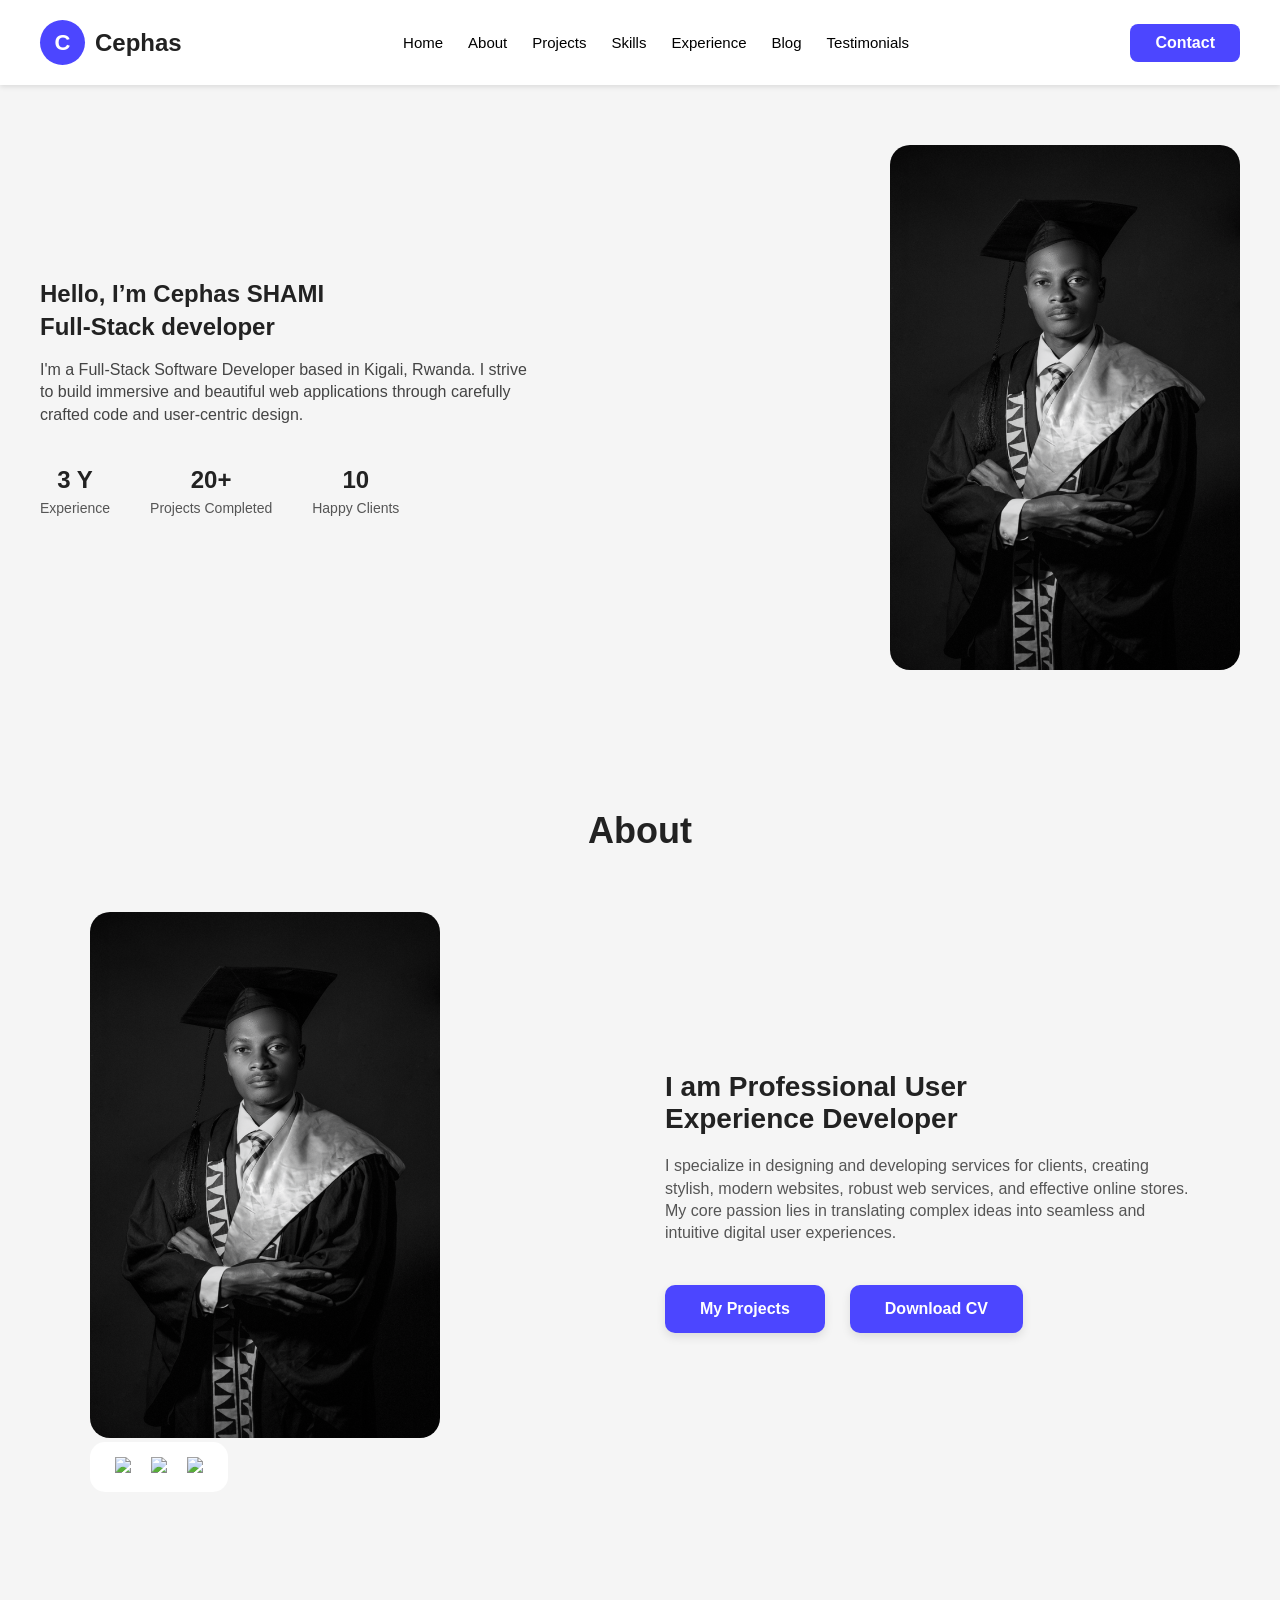
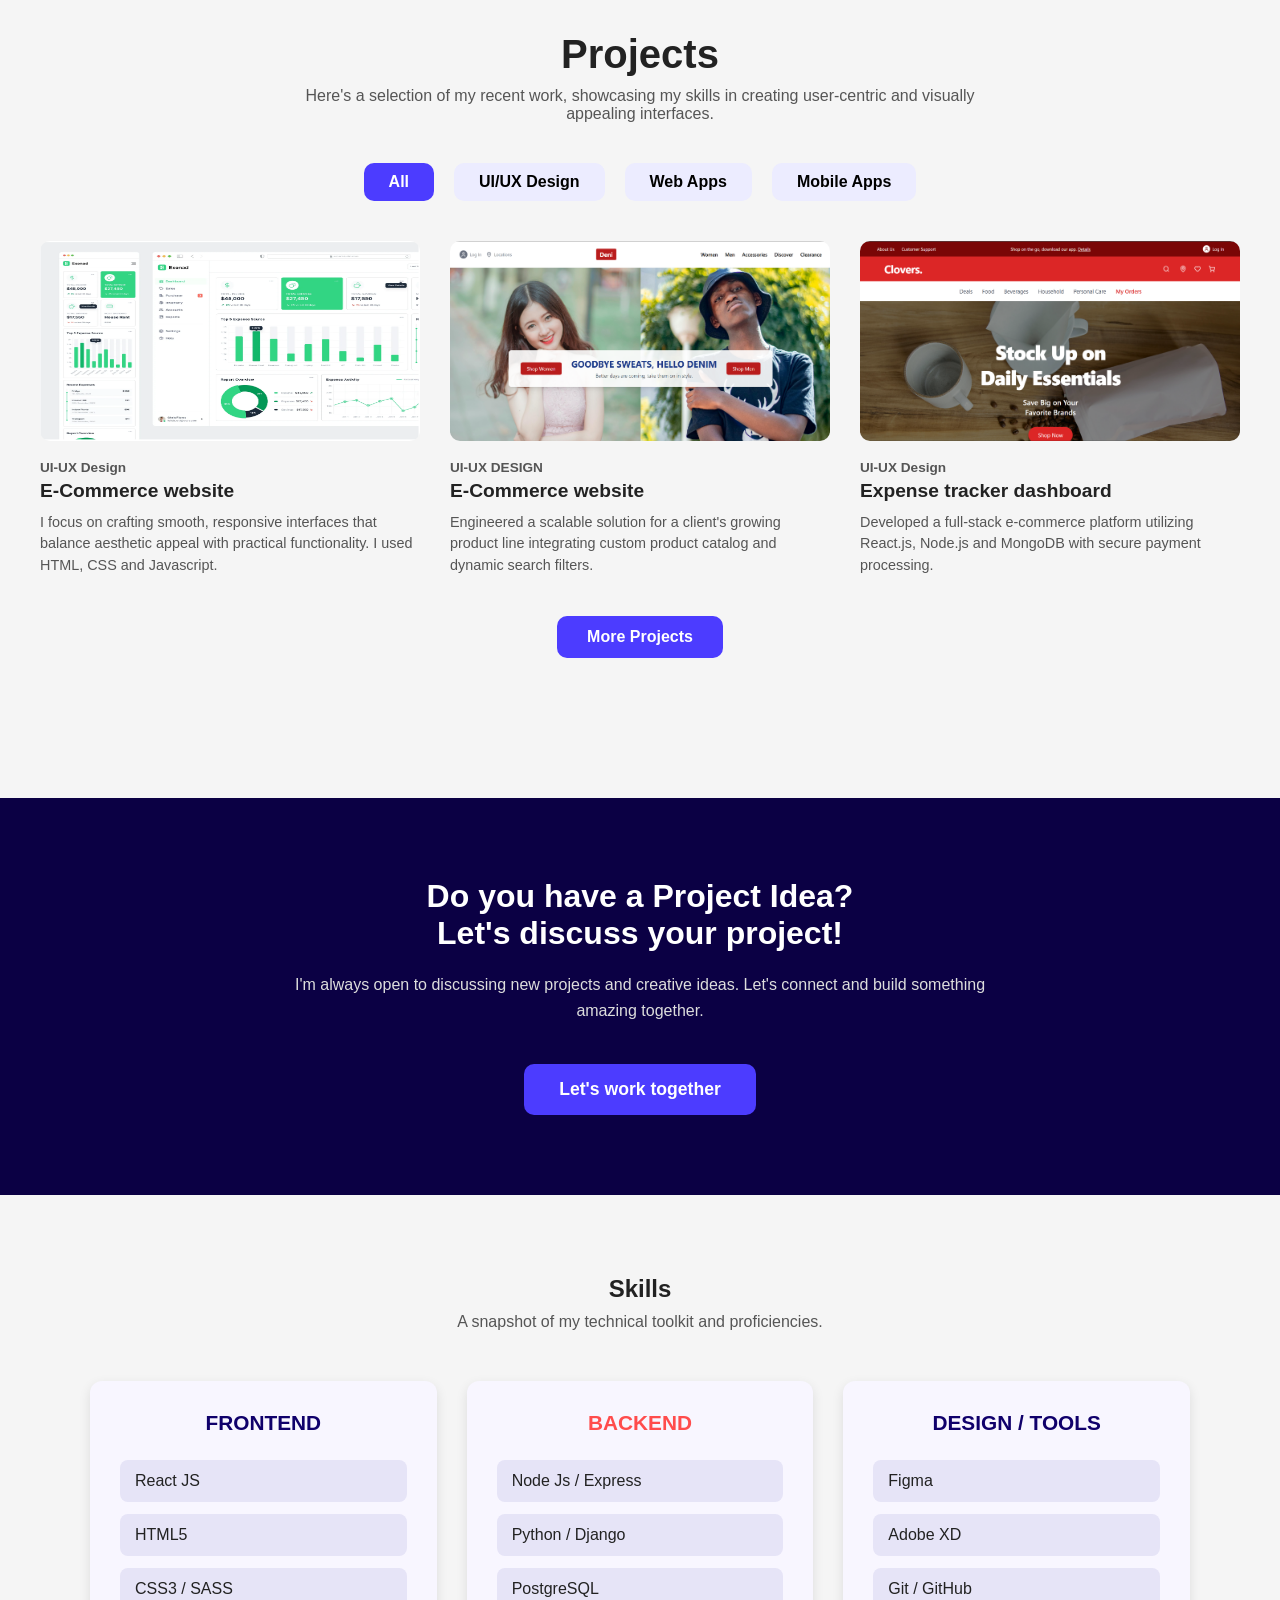
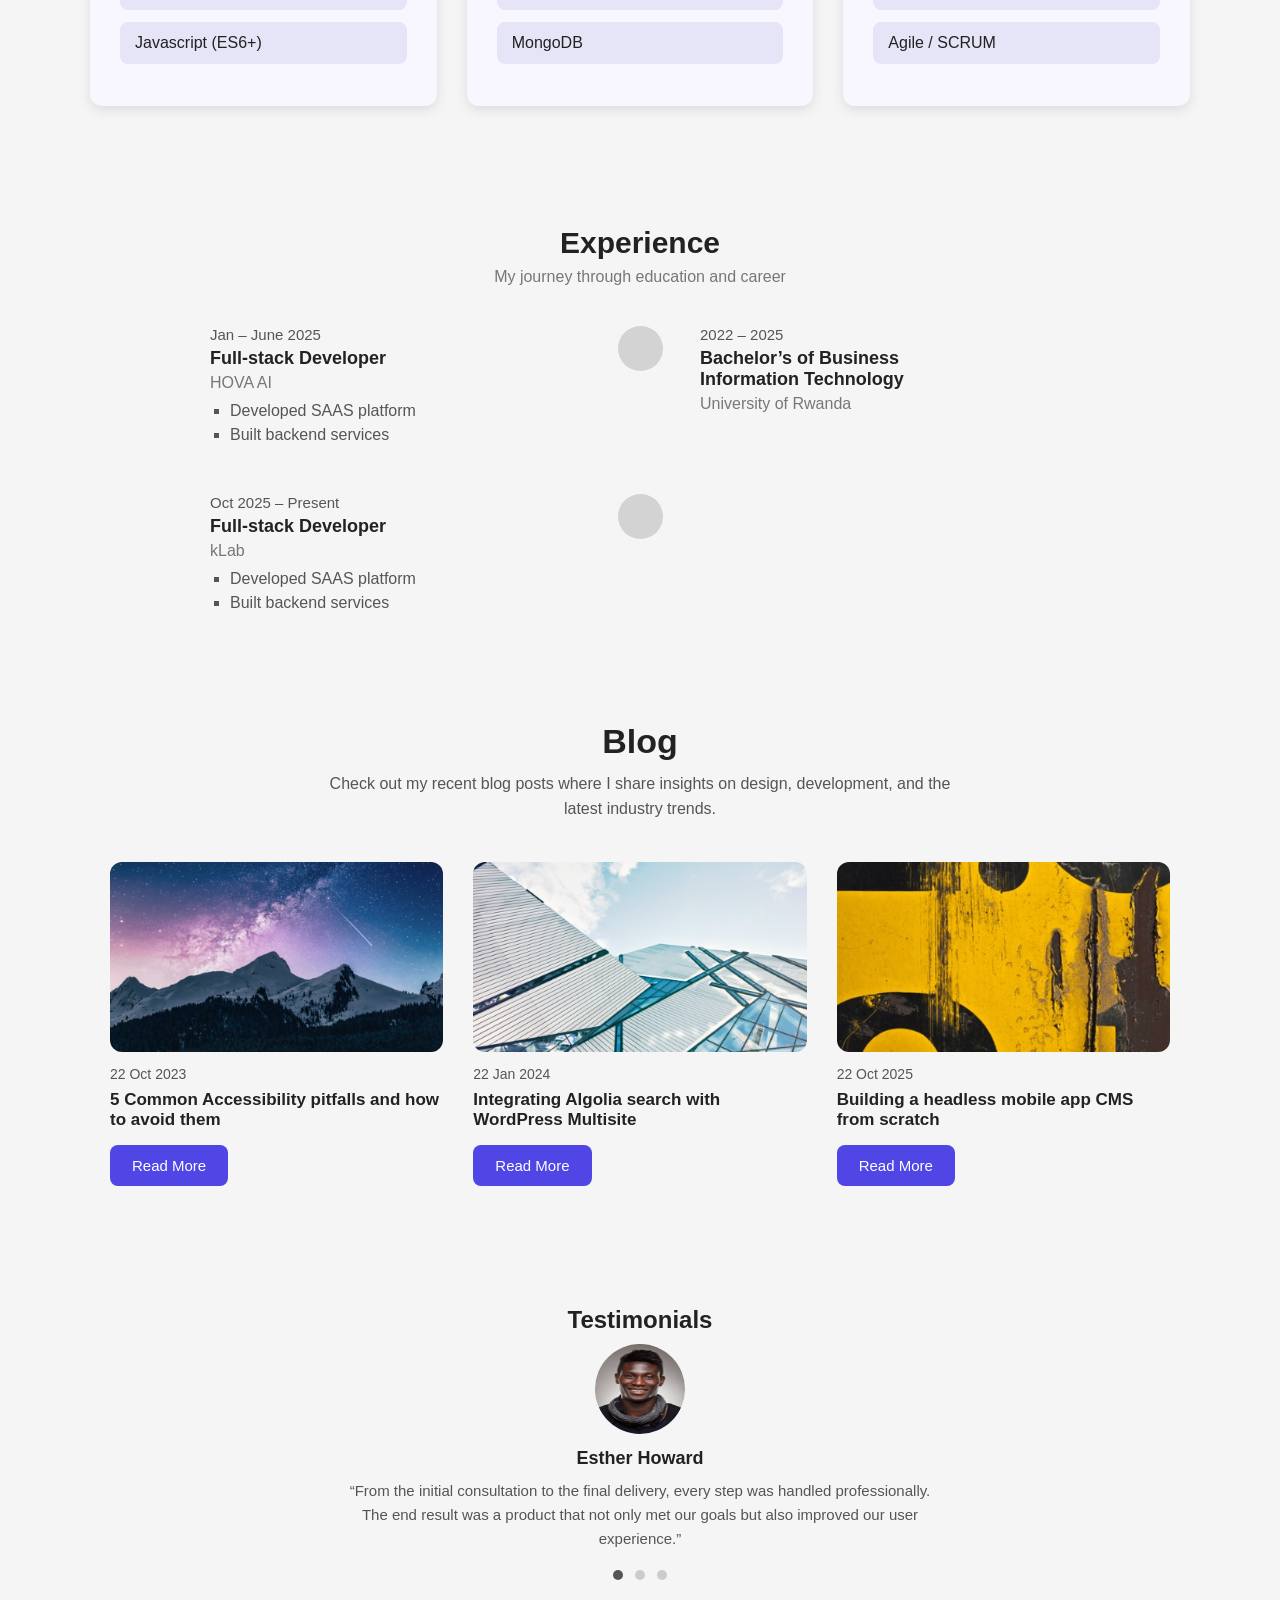
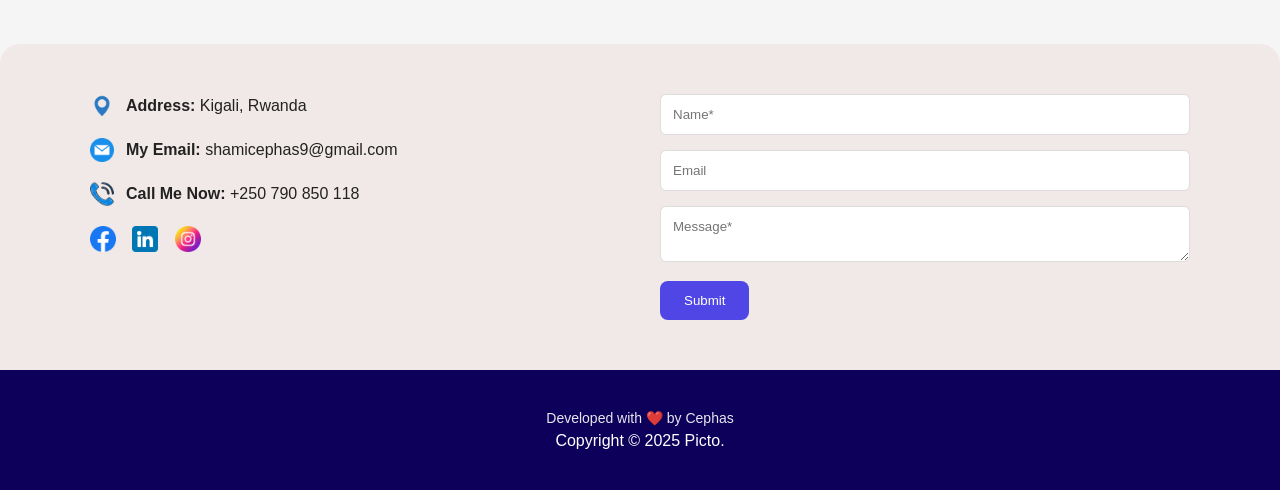
==== portfolio.html @ 0b69336e "first commit" ====
<!DOCTYPE html>
<html lang="en">
<head>
    <meta charset="UTF-8">
    <meta name="viewport" content="width=device-width, initial-scale=1.0">
    <link rel="stylesheet" href="portfolio.css">
    <title>Document</title>
</head>
<body>
    <nav>
        <div class="logo">
            <div class="logo-circle">C</div>
            <h2>Cephas</h2>
        </div>
        <button class="menu-btn" id="menu-btn">
            <span id="open-icon">☰</span>
            <span id="close-icon" style="display:none;">X</span>
        </button>
        <ul id="nav-links">
            <li><a href="#home">Home</a></li>
            <li><a href="#about">About</a></li>
              <li><a href="#projects">Projects</a></li>
            <li><a href="#skills">Skills</a></li>
              <li><a href="#experience">Experience</a></li>
            <li><a href="#blog">Blog</a></li>
            <li><a href="#testimonials">Testimonials</a></li>
        </ul>
        <a href="#contact" class="contact-btn">Contact</a>
    </nav>

    <section class="hero" id="home">
       <div class="hero-text">
        <h1>Hello, I’m Cephas SHAMI<br>Full-Stack developer</h1>
        <p>I'm a Full-Stack Software Developer based in Kigali, Rwanda. I strive to build immersive and beautiful web applications through carefully crafted code and user‑centric design.</p>
            
        <div class="stats">
            <div class="stat-box">
                <h3>3 Y</h3>
                <p>Experience</p>
            </div>
             <div class="stat-box">
                <h3>20+</h3>
                <p>Projects Completed</p>
            
             </div>
             <div class="stat-box">
                <h3>10</h3>
                <p>Happy Clients</p>

             </div>
        </div>
       </div>
       <img src="/graduation.png"/>
    </section>
    <!-- About section-->

      <section class="about-section" id="about">
         <h2>About</h2>

         <div class="about-wrapper">
            <div class="about-image-box">
                <img src="/graduation.png" class="about-img"/>

                <div class="social-icons">
                <a href="#"><img src="https://cdn-icons-png.flaticon.com/512/733/733547.png" /></a>
                 <a href="#"><img src="https://cdn-icons-png.flaticon.com/512/174/174857.png" /></a>
                 <a href="#"><img src="https://cdn-icons-png.flaticon.com/512/2111/2111463.png" /></a>
            </div>

            </div>

            <div class="about-text-box">
                <h3>I am Professional User<br>Experience Developer</h3>
                <p>
                I specialize in designing and developing services for clients, creating stylish, modern
                websites, robust web services, and effective online stores. My core passion lies in translating
                complex ideas into seamless and intuitive digital user experiences.
                 </p>
                 <div class="about-buttons">
                    <a href="#" class="about-btn">My Projects</a>
                    <a href="#" class="about-btn">Download CV</a>
                 </div>
            </div>

         </div>
      </section>
      <!--Project section-->
      <section class="projects-section" id="projects">
         <h2>Projects</h2>
         <p class="projects-subtext">
             Here's a selection of my recent work, showcasing my skills in creating user-centric and visually appealing interfaces.
         </p>
         <div class="project-filters">
            <button class="filter-btn active">All</button>
            <button class="filter-btn">UI/UX Design</button>
            <button class="filter-btn">Web Apps</button>
            <button class="filter-btn">Mobile Apps</button>
         </div>
         <div class="projects-wrapper">
            <div class="project-card">
                <img src="/pr1.png" class="project-img"/>
                <h4>UI-UX Design</h4>
                <h3>E-Commerce website</h3>
                <p>I focus on crafting smooth, responsive interfaces that balance aesthetic appeal with practical functionality. I used HTML, CSS and Javascript.</p>
            </div>

            <div class="project-card">
                <img src="/pr2.png" class="project-img"/>
                <h4>UI-UX DESIGN</h4>
                <h3>E-Commerce website</h3>
                <p>Engineered a scalable solution for a client's growing product line integrating custom product catalog and dynamic search filters.</p>
            </div>

            <div class="project-card">
               <img src="/pr3.png" class="project-img"/>
               <h4>UI-UX Design</h4>
               <h3>Expense tracker dashboard</h3>
               <p>Developed a full-stack e-commerce platform utilizing React.js, Node.js and MongoDB with secure payment processing.</p>
            </div>
           
         </div>
          <div class="project-button">
           
              <button class="project-btn">More Projects</button>
            
                
            </div>

      </section>
                  <div class="project-cta">
                 <h2>Do you have a Project Idea?<br>Let's discuss your project!</h2>
                 <p>I'm always open to discussing new projects and creative ideas. 
       Let's connect and build something amazing together.</p>
       <button class="cta-btn">
        <a href="#contact">Let's work together</a>
        
          </button>
            </div>
            <section class="skills-section" id="skills">
                <h2 class="skills-title">Skills</h2>
                <p class="skills-subtext">A snapshot of my technical toolkit and proficiencies.</p>
               
                <div class="skills-grid">
                    <div class="skill-card">
                        <h3 class="skill-heading"> FRONTEND</h3>

                        <div class="skill-item">React JS</div>
                        <div class="skill-item">HTML5</div>
                        <div class="skill-item">CSS3 / SASS</div>
                        <div class="skill-item">Javascript (ES6+)</div>

                    </div>

                    <div class="skill-card">
                        <h3 class="skill-heading back">BACKEND</h3>

                        <div class="skill-item">Node Js / Express</div>
                        <div class="skill-item">Python / Django</div>
                        <div class="skill-item">PostgreSQL</div>
                        <div class="skill-item">MongoDB</div>
                    </div>

                    <div class="skill-card">
                        <h3 class="skill-heading">DESIGN / TOOLS</h3>

                         <div class="skill-item">Figma</div>
            <div class="skill-item">Adobe XD</div>
            <div class="skill-item">Git / GitHub</div>
            <div class="skill-item">Agile / SCRUM</div>
                    </div>

                </div>
            </section>
            <section class="experience-section" id="experience">
                <h2>Experience</h2>
                <p class="subtitle">My journey through education and career</p>

                <div class="experience-grid">
                    <!--Left: job 1-->
                    <div class="exp-item">
                        <p class="date">Jan – June 2025</p>
                        <h3>Full-stack Developer</h3>
                         <p class="company">HOVA AI</p>
                         <ul>
                           <li>Developed SAAS platform</li>
                           <li>Built backend services</li>
                         </ul>
                    </div>
                    <!-- Timeline circle-->
                     <div class="circle"></div>

                      <div class="exp-item">
      <p class="date">2022 – 2025</p>
      <h3>Bachelor’s of Business<br> Information Technology</h3>
      <p class="company">University of Rwanda</p>
    </div>

      <!-- Left: Job 2 -->
    <div class="exp-item">
      <p class="date">Oct 2025 – Present</p>
      <h3>Full-stack Developer</h3>
      <p class="company">kLab</p>
      <ul>
        <li>Developed SAAS platform</li>
        <li>Built backend services</li>
      </ul>
    </div>
    <!-- Timeline Circle -->

    <div class="circle"></div>
      <!-- Empty right side for alignment -->
    <div></div>
                </div>
            </section>
            <section class="blog-section" id="blog">
                <h2 class="blog-title">Blog</h2>
                <p class="blog-subtitle">
                    Check out my recent blog posts where I share insights on design,
                    development, and the latest industry trends.
                </p>

                <div class="blog-grid">
                    <div class="blog-card">
                        <img src="/blog1.png" alt="Blog Image 1"/>
                        <p class="dates">22 Oct 2023</p>
                        <h3 class="post-title">
                          5 Common Accessibility pitfalls and how to avoid them     
                        </h3>
                        <a href="#" class="red-btn">Read More</a>

                    </div>

                     <div class="blog-card">
      <img src="/blog2.png" alt="Blog Image 2" />
      <p class="dates">22 Jan 2024</p>
      <h3 class="post-title">
        Integrating Algolia search with WordPress Multisite
      </h3>
      <a href="#" class="red-btn">Read More</a>
    </div>

    <div class="blog-card">
      <img src="/blog3.png" alt="Blog Image 3" />
      <p class="dates">22 Oct 2025</p>
      <h3 class="post-title">
        Building a headless mobile app CMS from scratch
      </h3>
      <a href="#" class="red-btn">Read More</a>
    </div>
                </div>
            </section>

            <section class="testimonials" id="testimonials">
                <h2>Testimonials</h2>

                <div class="testimonial-card">
                    <img src="/testimonial.jpg" alt="Client" class="client-img"/>
                    <h3 class="client-name">Esther Howard</h3>

                    <p class="client-review">
                              “From the initial consultation to the final delivery, every step 
                               was handled professionally. The end result was a product that not 
                               only met our goals but also improved our user experience.”
                    </p>
                    <div class="dots">
                        <span class="active"></span>
                        <span></span>
                        <span></span>

                    </div>

                </div>

            </section>

            <section class="contact-section" id="contact">
                <div class="contact-container">

                    <div class="contact-left">
                        <div class="info-item">
                            <img src="/location.png" alt=""/>
                            <p><strong>Address:</strong> Kigali, Rwanda</p>

                        </div>

                        <div class="info-item">
                            <img src="/message.png" alt="">
                            <p><strong>My Email:</strong> shamicephas9@gmail.com</p>
                        </div>

                        <div class="info-item">
                            <img src="/phone.png" alt="">
                            <p><strong>Call Me Now:</strong> +250 790 850 118</p>
                        </div>

                        <div class="socials">
                            <a href="#"><img src="facebook.png" alt=""></a>
                            <a href="#"><img src="linkedin.png" alt=""></a>
                            <a href="#"><img src="instagram.png" alt=""></a>
                        </div>
                    </div>
                    <div class="contact-right">
                        <input type="text" placeholder="Name*"/>
                        <input type="email" placeholder="Email"/>
                        <textarea placeholder="Message*"></textarea>
                        <button class="submit-btn">Submit</button>
                          
                    </div>
                    
                </div>

            </section>
            <footer class="footer">
                
                <p class="footer-text">Developed with ❤️ by Cephas</p>
                <p class="copyright">Copyright © 2025 Picto.</p>

            </footer>
            <script src="portfolio.js"></script>
</body>
</html>
---- portfolio.css ----
* {
    margin: 0;
    padding: 0;
    box-sizing: border-box;
    font-family: Arial, sans-serif;
}
body {
    background: #f5f5f5;
    color: #222;
}
html {
    scroll-behavior: smooth;
}
nav {
    display: flex;
    justify-content: space-between;
    align-items: center;
    padding: 20px 40px;
    background: #fff;
    box-shadow: 0 2px 5px rgba(0, 0, 0, 0.1);
    position: sticky;
    top: 0;
    z-index: 100;
}
.logo {
    display: flex;
    align-items: center;
    gap: 10px;
    
}
.logo-circle {
    width: 45px;
    height: 45px;
    background: #4c46ff;
    color: #fff;
    font-weight: bold;
    display: flex;
    justify-content: center;
    align-items: center;
    font-size: 22px;
    border-radius: 50%;
}

nav ul {
    display: flex;
    gap: 25px;
    list-style: none;
}
nav ul li a {
    text-decoration: none;
    color: #000;
    font-size: 15px;
    
}
.menu-btn {
    background: none;
    border: none;
    font-size: 28px;
    cursor: pointer;
    display: none;
}
.contact-btn {
    background: #4c46ff;
    color: white;
    padding: 10px 25px;
    border-radius: 8px;
    text-decoration: none;
    font-weight: bold;
     
}

.hero {
    display: flex;
    align-items: center;
    justify-content: space-between;
    padding: 60px 40px;
    flex-wrap: wrap;
    gap: 40px;
}

.hero-text {
max-width: 500px;
}
.hero-text h1 {
    line-height: 1.4;
    font-weight: 700;
    margin-bottom: 15px;
}
.hero-text p {
    line-height: 1.4;
    color: #444;
    margin-bottom: 20px;
}
.stats {
    display: flex;
    gap: 40px;
    margin-top: 40px;
}
.stat-box {
    text-align: center;
}
.stat-box h3 {
    font-size: 24px;
    margin-bottom: 5px;
}
.stat-box p {
font-size: 14px;
color: #555;
}
.hero img {
    width: 350px;
    max-width: 100%;
    border-radius: 20px;
}
@media(max-width: 900px) {
    nav {
        position: relative;
    }
    nav ul {
        display: none;
    }
    .hero {
        flex-direction: column-reverse;
        text-align: center;
        
    }
    .stats {
        justify-content: center;
    }
    .menu-btn {
        display: block;
    }  
    #nav-links {
         display: none;
        flex-direction: column;
        gap: 20px;
        background: #fff;
        position: absolute;
        top: 70px;
        left: 0;
        width: 100%;
        padding: 20px 30px;
        box-shadow: 0 4px 10px rgba(0,0,0,0.15);
        border-radius: 0 0 10px 10px;
        z-index: 10;
    }
    #nav-links.active {
        display: flex;

    }
  
}
/* About section */
.about-section {
    padding: 80px 40px;
    text-align: center;
}
.about-section h2 {
    font-size: 36px;
    margin-bottom: 60px;
    font-weight: 700;
}
.about-wrapper {
    display: flex;
    justify-content: space-between;
    align-items: center;
    flex-wrap: wrap;
    gap: 50px;
    max-width:1100px;
    margin: auto;
    text-align: left;

}
.about-image-box {
    flex: 1;
    min-width: 300px;
}
.about-img {
    width: 350px;
    border-radius: 20px;
     max-width: 100%;
}
.social-icons {
    
    background:#fff;
    padding: 15px 25px;
    border-radius: 15px;
    display: flex;
    gap: 20px;
    width: fit-content;
    box-shadow: 0 4px 12 rgba(0, 0, 0, 0.1 );

}
.social-icons img {
    width: 35px;
}
.about-text-box {
    flex: 1;
    min-width: 300px;
}
.about-text-box h3 {
    font-size: 28px;
    font-weight: 700px;
}
.about-text-box p {
    margin-top: 20px;
    line-height: 1.4;
    color: #555;
}
.about-buttons {
    display: flex;
    gap: 25px;
    margin-top: 40px;
    flex-wrap: wrap;
}
.about-btn {
    background: #4c46ff;
    padding: 15px 35px;
    border-radius: 10px;
    color: #fff;
    font-size: 16px;
    font-weight: 600;
    text-decoration: none;
    box-shadow: 0 4px 10px rgba(0,0,0,0.1);
}
.projects-section {
    padding: 60px 20px;
    text-align: center;
}
.projects-section h2 {
    font-size: 2.5rem;
    margin-bottom: 10px;
    font-weight: 700;
}
.projects-section p.subtitle {
    font-size: 1rem;
    color: #555;
    max-width: 700px;
    margin: 0 auto 40px;
}
.project-filters {
    display: flex;
    justify-content: center;
    gap: 20px;
    margin-bottom: 40px;
    flex-wrap: wrap;
}
.project-filters button {
    padding: 10px 25px;
    border-radius:  10px;
    background-color: #ececff;
    border: none;
    font-size: 1rem;
    cursor: pointer;
    transition: 0.3s;
    font-weight: 600;
}
.project-filters button.active,
.project-filters button:hover {
    background-color: #4c3cff;
    color: white;
}

.projects-grid {
    display: grid;
    grid-template-columns: repeat(auto-fit, minmax(280px, 1fr));
    gap: 30px;
    max-width: 1200px;
    margin: 0 auto;
}
.projects-subtext {
    font-size: 1rem;
    color: #555;
    max-width: 700px;
    margin: 0 auto 40px;
}
.projects-wrapper {
    display: grid;
    grid-template-columns: repeat(auto-fit, minmax(280px, 1fr));
    gap: 30px;
    max-width: 1200px;
    margin: 0 auto;
    margin-top: 30px;
    
}
.project-card {
    text-align: left;
}
.project-img {
    width: 100%;
    border-radius: 10px;
    height: 200px;
}
.project-card h4 {
    margin-top: 15px;
    font-size: 0.85rem;
    color: #555;
    font-weight: 700;
}
.project-card h3 {
    margin-top: 5px;
    font-size: 1.2rem;
    font-weight: 700;
}
.project-card p {
    margin-top: 10px;
    font-size: 0.9rem;
    color: #555;
    line-height: 1.5;
}
.project-button {
    text-align: center;
    margin-top: 40px;
}
.project-btn {
padding: 12px 30px;
background: #4c3cff;
color: #fff;
border: none;
border-radius: 10px;
font-size: 1rem;
font-weight: 600;
cursor: pointer;
transition: 0.3s;
}
.project-btn:hover {
    background: #3028ff;
}
@media(max-width: 768px) {
    .project-filters button {
        margin-bottom: 10px;
    }
    .projects-section h2 {
        font-size: 2rem;
    }
}
.project-cta {
    background: #0b0044;
    color: white;
    text-align: center;
    padding: 80px 20px;
    
    margin: 80px auto 0;
    
}
.project-cta h2 {
    font-size: 2rem;
    font-weight: 700;
    margin-bottom: 20px;
}

.project-cta p {
    max-width: 700px;
    margin: 0 auto 40px;
    font-size: 1rem;
    line-height: 1.6;
    color: #ddd;
}

/* CTA BUTTON */
.cta-btn a {
    color: white;
    text-decoration: none;
}
.cta-btn {
    background: #4c3cff;
    border: none;
    padding: 15px 35px;
    font-size: 1.1rem;
    border-radius: 10px;
    cursor: pointer;
    color: white;
    font-weight: 600;
    display: inline-flex;
    align-items: center;
    gap: 10px;
    transition: 0.3s;
}

.cta-btn:hover {
    background: #382aff;
}

.skills-section {
    padding: 80px 20px;
    text-align: center;

}
.skills-title {
    font-size: r.5rem;
    font-weight: 700;
    margin-bottom: 10px;
}
.skills-subtext {
    color: #555;
    font-size: 1rem;
    margin-bottom: 50px;
}
.skills-grid {
    display: grid;
    grid-template-columns: repeat(3, 1fr);
    gap: 30px;
    max-width: 1100px;
    margin: 0 auto;
}
.skill-card {
    padding: 30px;
    background: #f8f6ff;
    border-radius: 12px;
    box-shadow: 0 4px 12px rgba(0,0,0,0.1);

}
.skill-heading {
    font-size: 1.3rem;
    font-weight: 700;
    color: #10006b;
    margin-bottom: 25px;
}
.skill-heading.back {
    color: #ff4c4c;
}
.skill-item {
    background: #e6e4f7;
    padding: 12px 15px;
    border-radius: 8px;
    font-size: 1rem;
    text-align: left;
    margin-bottom: 12px;
    font-weight: 500;
}
.skill-item.highlight {
    background: #c9befd;
    font-weight: 700;
}

@media (max-width: 900px) {
    .skills-grid {
        grid-template-columns: 1fr 1fr;
    }
}
@media (max-width: 600px) {
    .skills-grid {
        grid-template-columns: 1fr;
    }
}
.experience-section {
    max-width: 900px;
    margin: 0 auto;
    padding: 40px 20px;
    font-family: Arial, sans-serif;
    text-align: center;
}
.experience-section h2{
    font-size: 30px;
    margin-bottom: 8px;
}
.subtitle {
    color: #777;
    margin-bottom: 40px;

}
.experience-grid {
    display: grid;
    grid-template-columns: 1fr 80px 1fr;
    gap: 40px 20px;
    align-items: start;
}
.exp-item {
    text-align: left;
}
.date {
    color: #555;
    font-size: 15px;
    margin-bottom: 5px;
}
.company {
    color: #777;
    margin-bottom: 10px;
}
.exp-item h3 {
    font-size: 18px;
    margin: 5px 0;
}
.exp-item ul {
    padding-left: 20px;
    margin: 10px 0;
}
.exp-item ul li {
    margin-bottom: 6px;
    list-style-type: square;
    color: #555;
}
.circle {
    width: 45px;
    height: 45px;
    background: #d3d3d3;
    border-radius: 50%;
    margin: 0 auto;
}
@media (max-width: 768px) {
  .experience-grid {
    grid-template-columns: 1fr;
    text-align: left;
  }

  .circle {
    display: none;
  }
}
.blog-section {
    text-align: center;
    padding: 60px 20px;
    font-family: "poppins",sans-serif;
    max-width: 1100px;
    margin: 0 auto;
}
.blog-title {
    font-size: 34px;
    margin-bottom: 10px;
    font-weight: 600;
}
.blog-subtitle {
    max-width: 650px;
    margin: 0 auto 40px;
    color: #555;
    line-height: 1.6;
    font-size: 16px;
}
.blog-grid {
    display: grid;
    grid-template-columns: repeat(auto-fit, minmax(260px, 1fr));
    gap: 30px;
    margin-top: 20px;
}
.blog-card {
    text-align: left;
}
.blog-card img {
    width: 100%;
    height: 190px;
    object-fit: cover;
    border-radius: 12px;
}
.dates {
    margin-top: 10px;
    color: #555;
    font-size: 14px;
}
.post-title {
    margin: 8px 0 15px;
    font-size: 17px;
    font-weight: 600;
    color: #222;
}
.red-btn {
    display: inline-block;
    background: #4f46e5;
    color: #fff;
    padding: 12px 22px;
    border-radius: 8px;
    text-decoration: none;
    font-size: 15px;
    transition: 0.3s;
    font-weight: 500;
}
.red-btn:hover {
    background: #4338ca;
}
.testimonials {
    text-align: center;
    padding: 60px 20px;
}
.client-img {
    width: 90px;
    height: 90px;
    border-radius: 50%;
    margin-top: 10px;
}
.client-name {
    margin-top: 10px;
    font-size: 18px;
    font-weight: 600;

}
.client-review {
    max-width: 600px;
    margin: 10px auto;
    line-height: 1.6;
    font-size: 15px;
    color:#555;
}
.dots {
    margin-top: 15px;
}
.dots span {
    width: 10px;
    height: 10px;
    background: #ccc;
    display: inline-block;
    border-radius: 50%;
    margin: 0 4px;
}
.dots .active {
    background: #555;
}
.contact-section {
    padding: 50px 20px;
    background: #f1e9e7;
    border-radius: 20px 20px 0 0;
}
.contact-container {
    max-width: 1100px;
    margin: auto;
    display: grid;
    grid-template-columns: 1fr 1fr;
    gap: 40px;
}
.info-item{
display: flex;
gap: 12px;
align-items: center;
margin-bottom: 20px;
}
.info-item img {
    width: 24px;
}
.socials img {
    width: 26px;
    margin-right: 12px;
}
.contact-right input,
.contact-right textarea {
    width: 100%;
    padding: 12px;
    margin-bottom: 15px;
    border:  1px solid #ddd;
    border-radius: 6px;
}
.submit-btn {
    background: #4f46e5;
    color: white;
    padding: 12px 24px;
    border: none;
    border-radius: 8px;
    cursor: pointer;
}
.submit-btn:hover {
    background: #4338ca;
}
.footer {
    background: #0c005a;
    text-align: center;
    color: white;
    padding: 40px 20px;
}
.footer-logo {
    font-size: 22px;
    font-weight: 600;
    margin-bottom: 8px;
}
.footer-text {
    margin-bottom: 6px;
    font-size: 14px;
    opacity: 0.9;
}
copyright {
  font-size: 13px;
  opacity: 0.8;
}
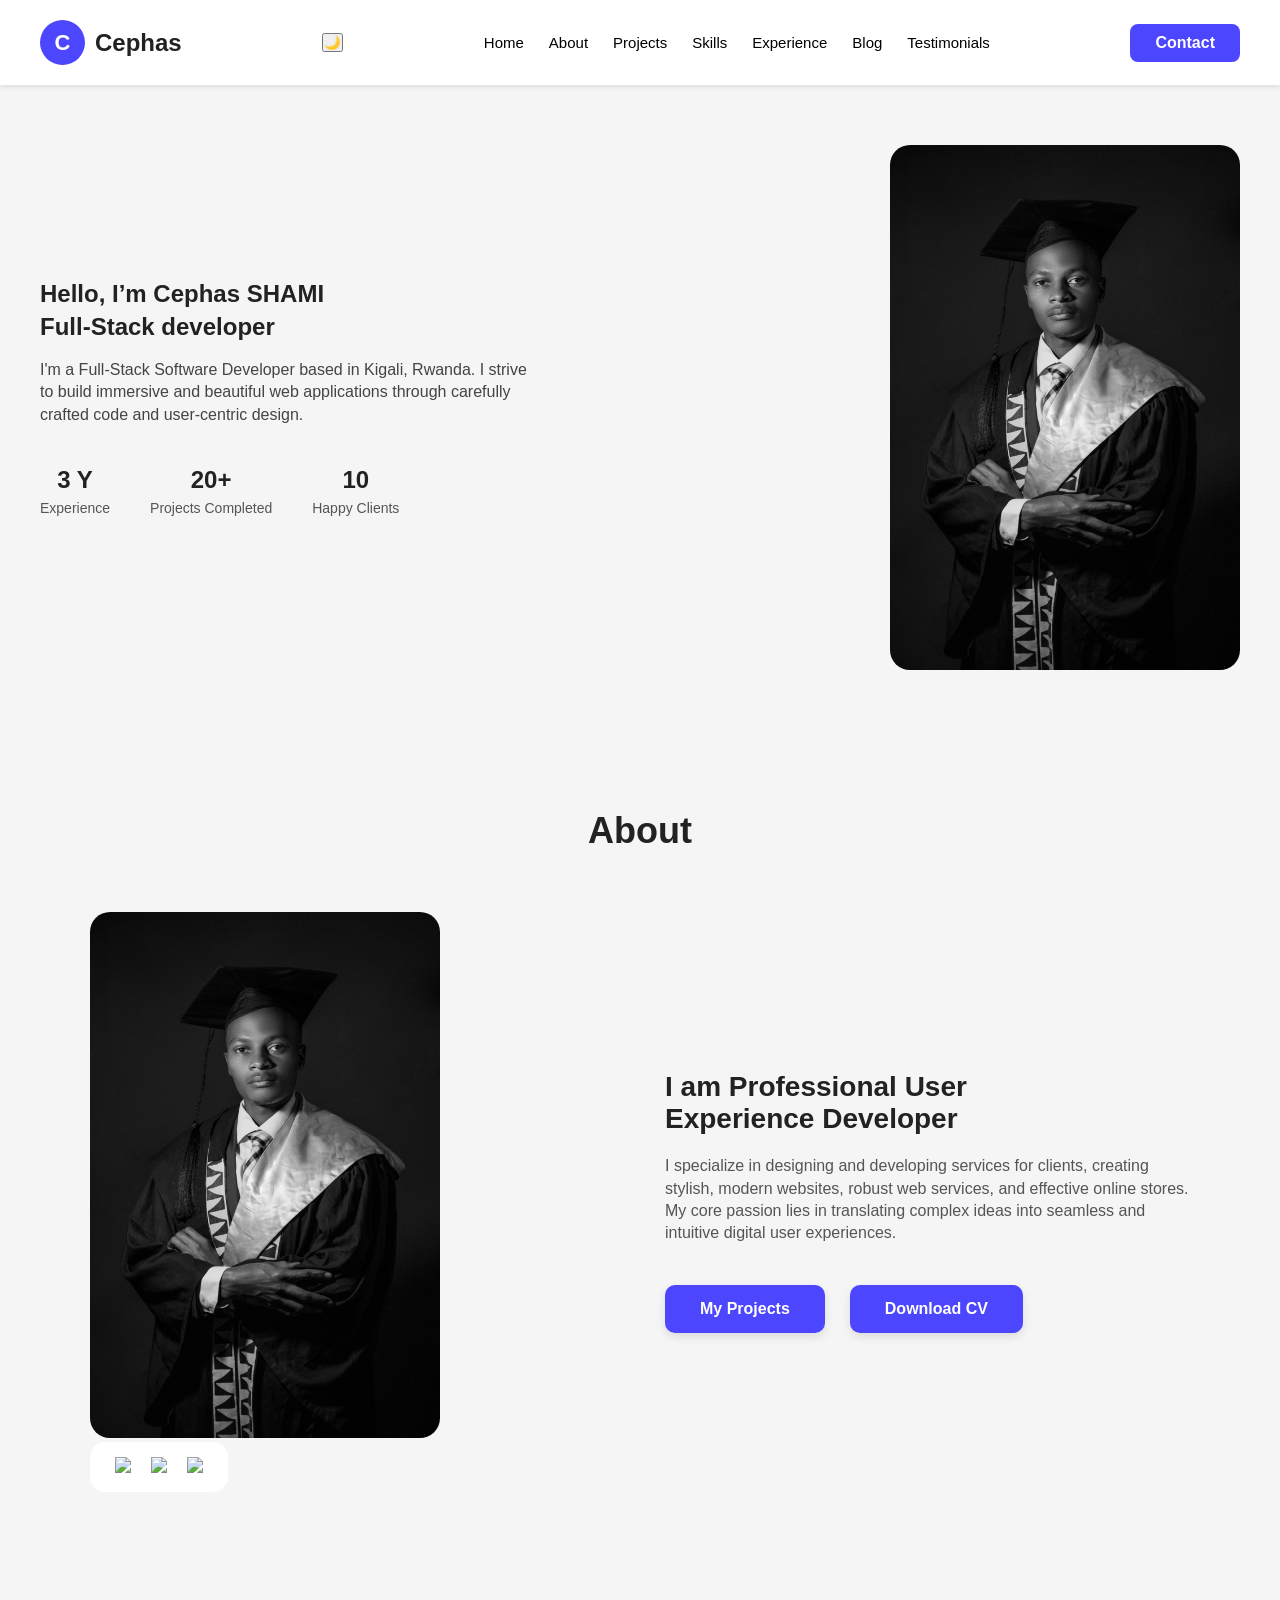
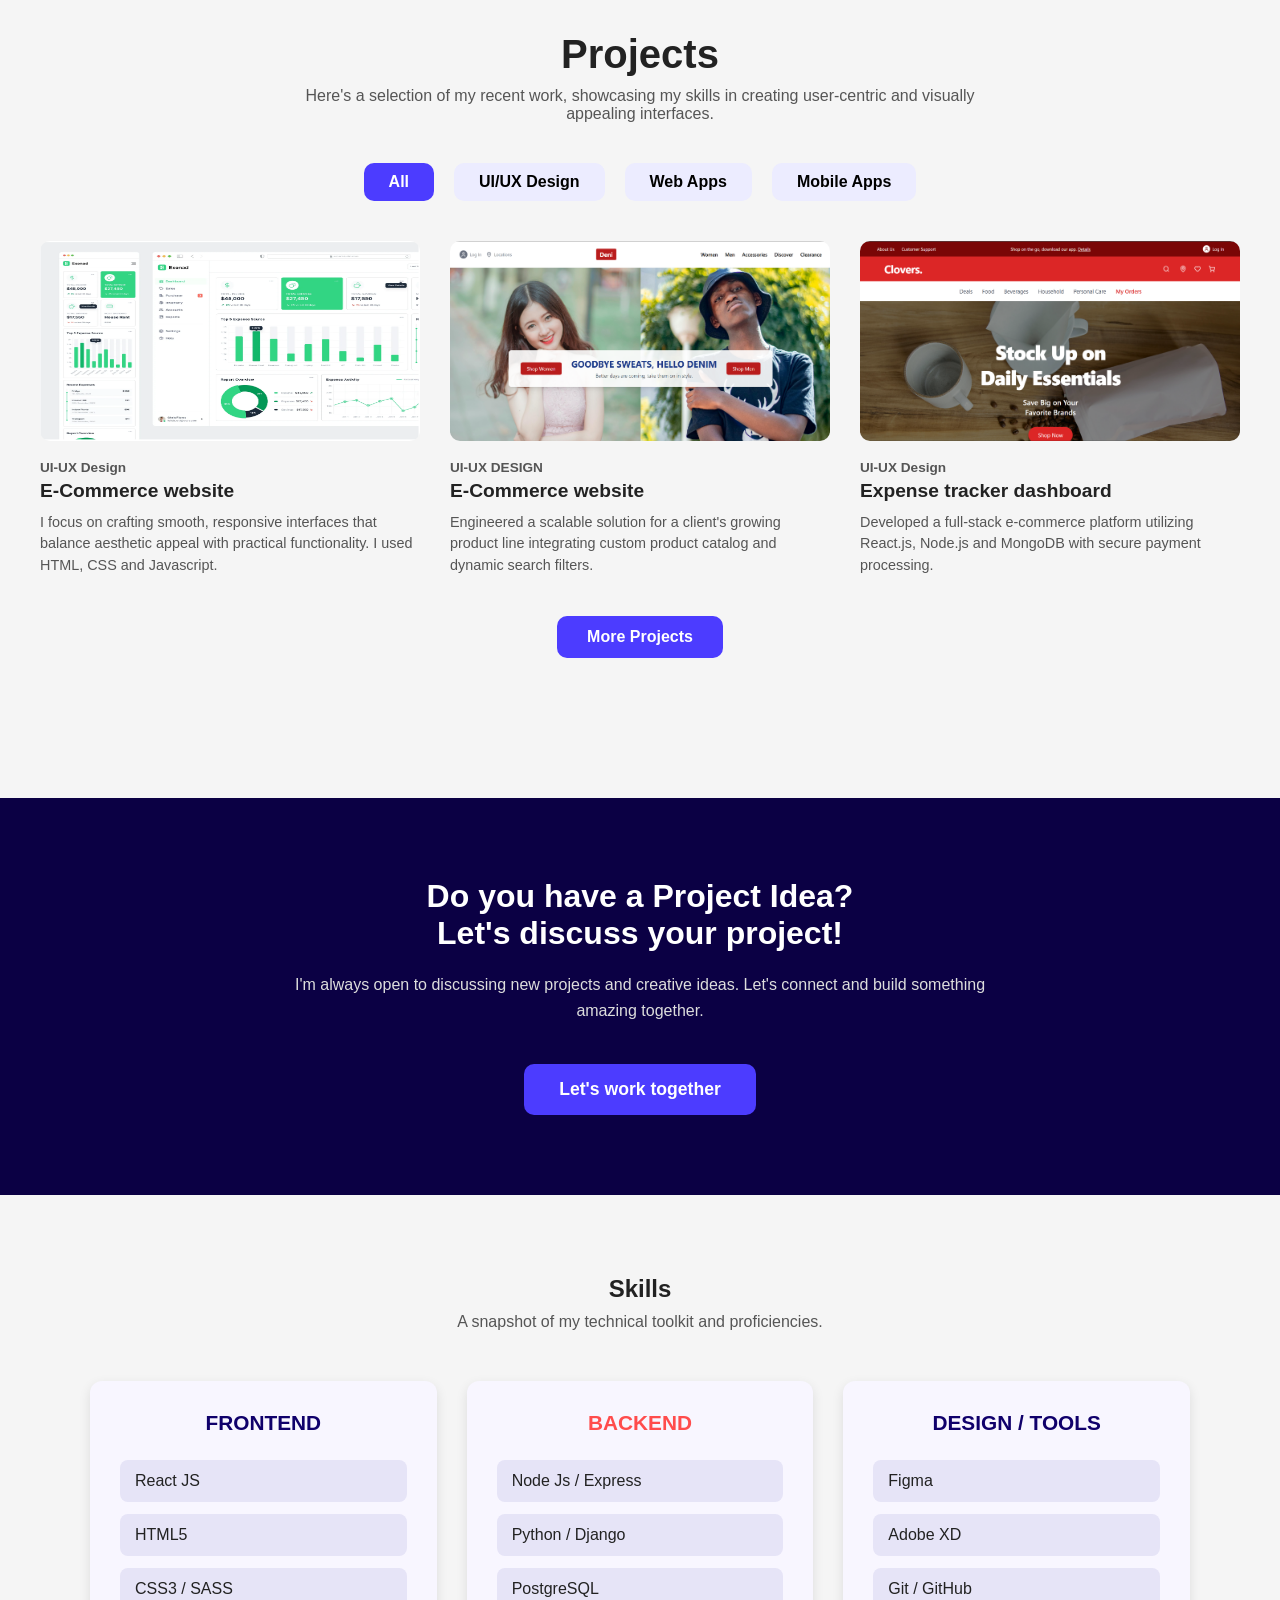
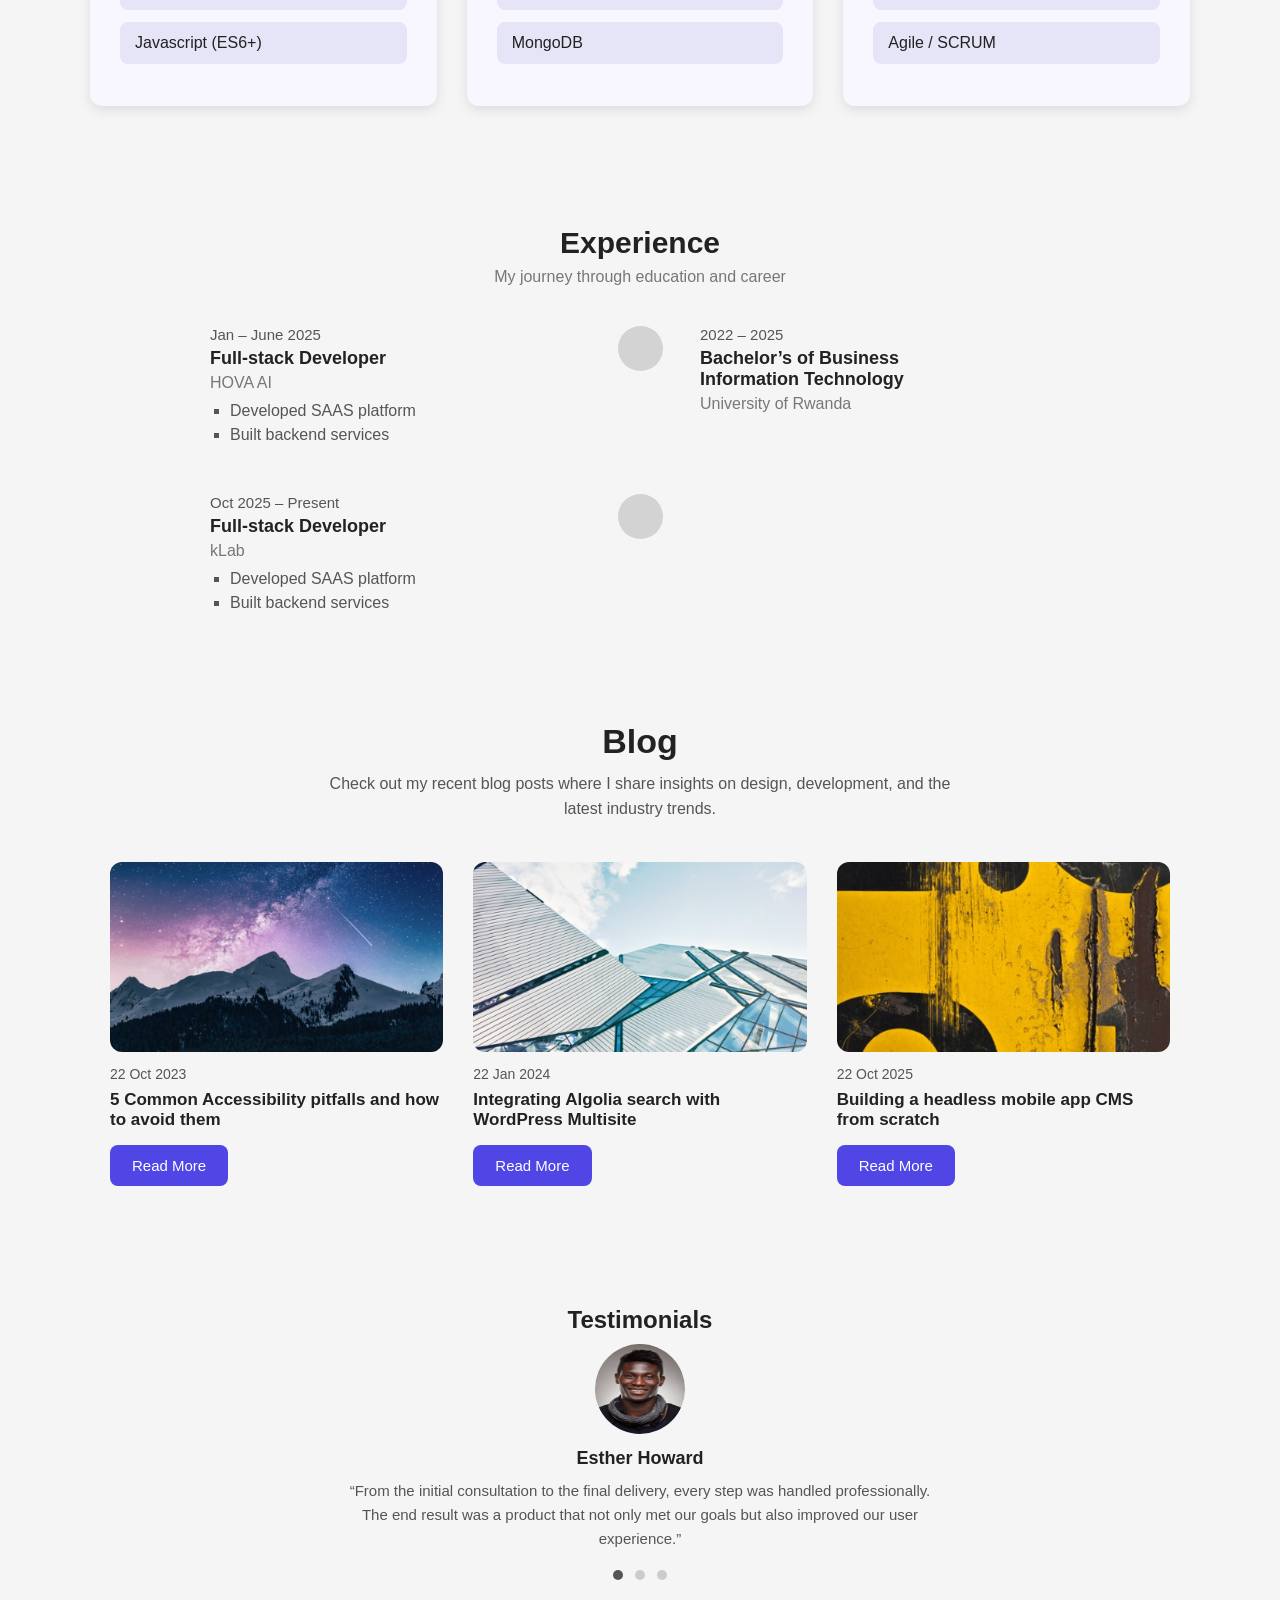
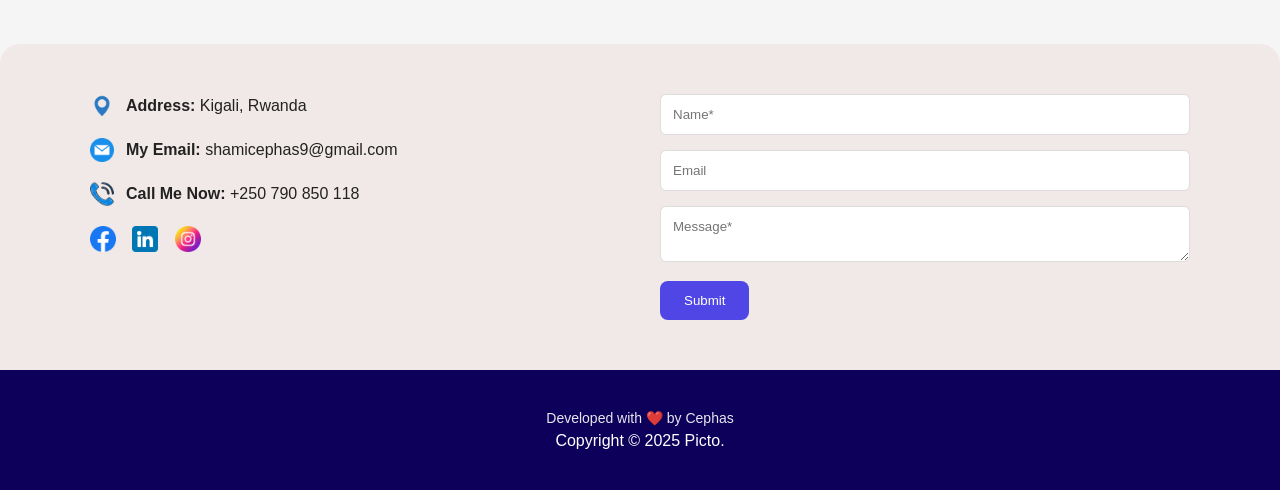
==== commit cccbe0bd: "second changes" ====
--- a/portfolio.html
+++ b/portfolio.html
@@ -16,6 +16,7 @@
             <span id="open-icon">☰</span>
             <span id="close-icon" style="display:none;">X</span>
         </button>
+        <button id="dark-mode-toggle">🌙</button>
         <ul id="nav-links">
             <li><a href="#home">Home</a></li>
             <li><a href="#about">About</a></li>
@@ -28,7 +29,7 @@
         <a href="#contact" class="contact-btn">Contact</a>
     </nav>
 
-    <section class="hero" id="home">
+    <section class="hero reveal" id="home">
        <div class="hero-text">
         <h1>Hello, I’m Cephas SHAMI<br>Full-Stack developer</h1>
         <p>I'm a Full-Stack Software Developer based in Kigali, Rwanda. I strive to build immersive and beautiful web applications through carefully crafted code and user‑centric design.</p>
@@ -54,7 +55,7 @@
     </section>
     <!-- About section-->
 
-      <section class="about-section" id="about">
+      <section class="about-section reveal" id="about">
          <h2>About</h2>
 
          <div class="about-wrapper">
@@ -85,7 +86,7 @@
          </div>
       </section>
       <!--Project section-->
-      <section class="projects-section" id="projects">
+      <section class="projects-section reveal" id="projects">
          <h2>Projects</h2>
          <p class="projects-subtext">
              Here's a selection of my recent work, showcasing my skills in creating user-centric and visually appealing interfaces.
@@ -136,7 +137,7 @@
         
           </button>
             </div>
-            <section class="skills-section" id="skills">
+            <section class="skills-section reveal" id="skills">
                 <h2 class="skills-title">Skills</h2>
                 <p class="skills-subtext">A snapshot of my technical toolkit and proficiencies.</p>
                
@@ -171,7 +172,7 @@
 
                 </div>
             </section>
-            <section class="experience-section" id="experience">
+            <section class="experience-section reveal" id="experience">
                 <h2>Experience</h2>
                 <p class="subtitle">My journey through education and career</p>
 
@@ -212,7 +213,7 @@
     <div></div>
                 </div>
             </section>
-            <section class="blog-section" id="blog">
+            <section class="blog-section reveal" id="blog">
                 <h2 class="blog-title">Blog</h2>
                 <p class="blog-subtitle">
                     Check out my recent blog posts where I share insights on design,
@@ -226,7 +227,7 @@
                         <h3 class="post-title">
                           5 Common Accessibility pitfalls and how to avoid them     
                         </h3>
-                        <a href="#" class="red-btn">Read More</a>
+                        <a href="single-blog.html" class="red-btn">Read More</a>
 
                     </div>
 
@@ -236,7 +237,7 @@
       <h3 class="post-title">
         Integrating Algolia search with WordPress Multisite
       </h3>
-      <a href="#" class="red-btn">Read More</a>
+      <a href="single-blog.html" class="red-btn">Read More</a>
     </div>
 
     <div class="blog-card">
@@ -245,12 +246,12 @@
       <h3 class="post-title">
         Building a headless mobile app CMS from scratch
       </h3>
-      <a href="#" class="red-btn">Read More</a>
+      <a href="single-blog.html" class="red-btn">Read More</a>
     </div>
                 </div>
             </section>
 
-            <section class="testimonials" id="testimonials">
+            <section class="testimonials reveal" id="testimonials">
                 <h2>Testimonials</h2>
 
                 <div class="testimonial-card">
@@ -273,7 +274,7 @@
 
             </section>
 
-            <section class="contact-section" id="contact">
+            <section class="contact-section reveal" id="contact">
                 <div class="contact-container">
 
                     <div class="contact-left">
--- a/portfolio.css
+++ b/portfolio.css
@@ -666,4 +666,55 @@
 copyright {
   font-size: 13px;
   opacity: 0.8;
-}+}
+.reveal {
+    opacity: 0;
+    transform: translateY(40px);
+    transition: all 1.5s ease;
+}
+.reveal.active {
+    opacity: 1;
+    transform: translateY(0);
+}
+
+/*Dark mode styles*/
+body.dark-mode {
+    background-color: #121212;
+    color: #e0e0e0;
+}
+body.dark-mode nav {
+    background-color: #1f1f1f;
+}
+body.dark-mode .hero,
+body.dark-mode .about-section,
+body.dark-mode .projects-section,
+body.dark-mode .skills-section,
+body.dark-mode .experience-section,
+body.dark-mode .blog-section,
+body.dark-mode .testimonials,
+body.dark-mode .contact-section,
+body.dark-mode .footer {
+    background-color: #1b1b1b;
+    color: #e0e0e0;
+}
+
+body.dark-mode a,
+body.dark-mode a.contact-btn,
+body.dark-mode .about-btn,
+body.dark-mode .red-btn,
+body.dark-mode .cta-btn a {
+    color: #ffffff;
+}
+
+body.dark-mode .project-card,
+body.dark-mode .skill-card,
+body.dark-mode .blog-card,
+body.dark-mode .testimonial-card,
+body.dark-mode .contact-left,
+body.dark-mode .contact-right {
+    background-color: #2c2c2c;
+    color: #e0e0e0;
+}
+body.dark-mode .skill-card .skill-item {
+    color: #e75252; /* light gray */
+}
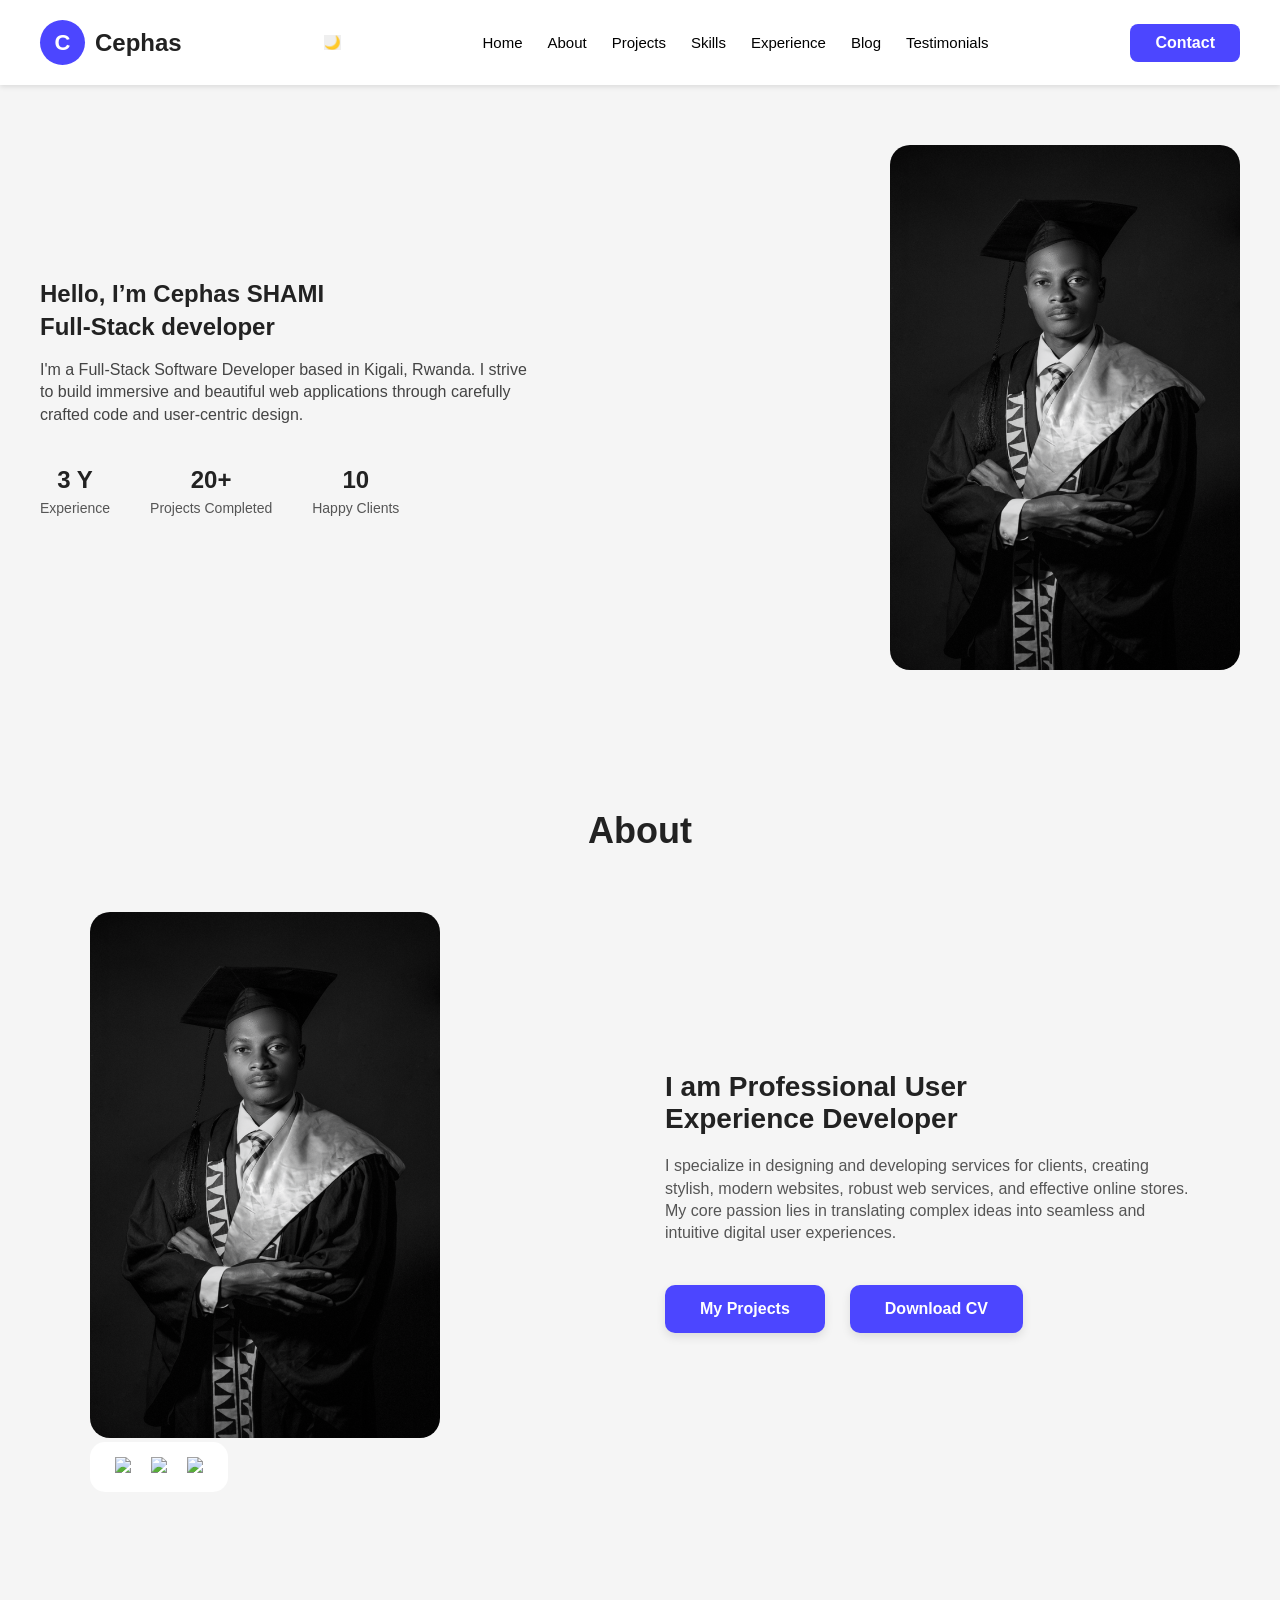
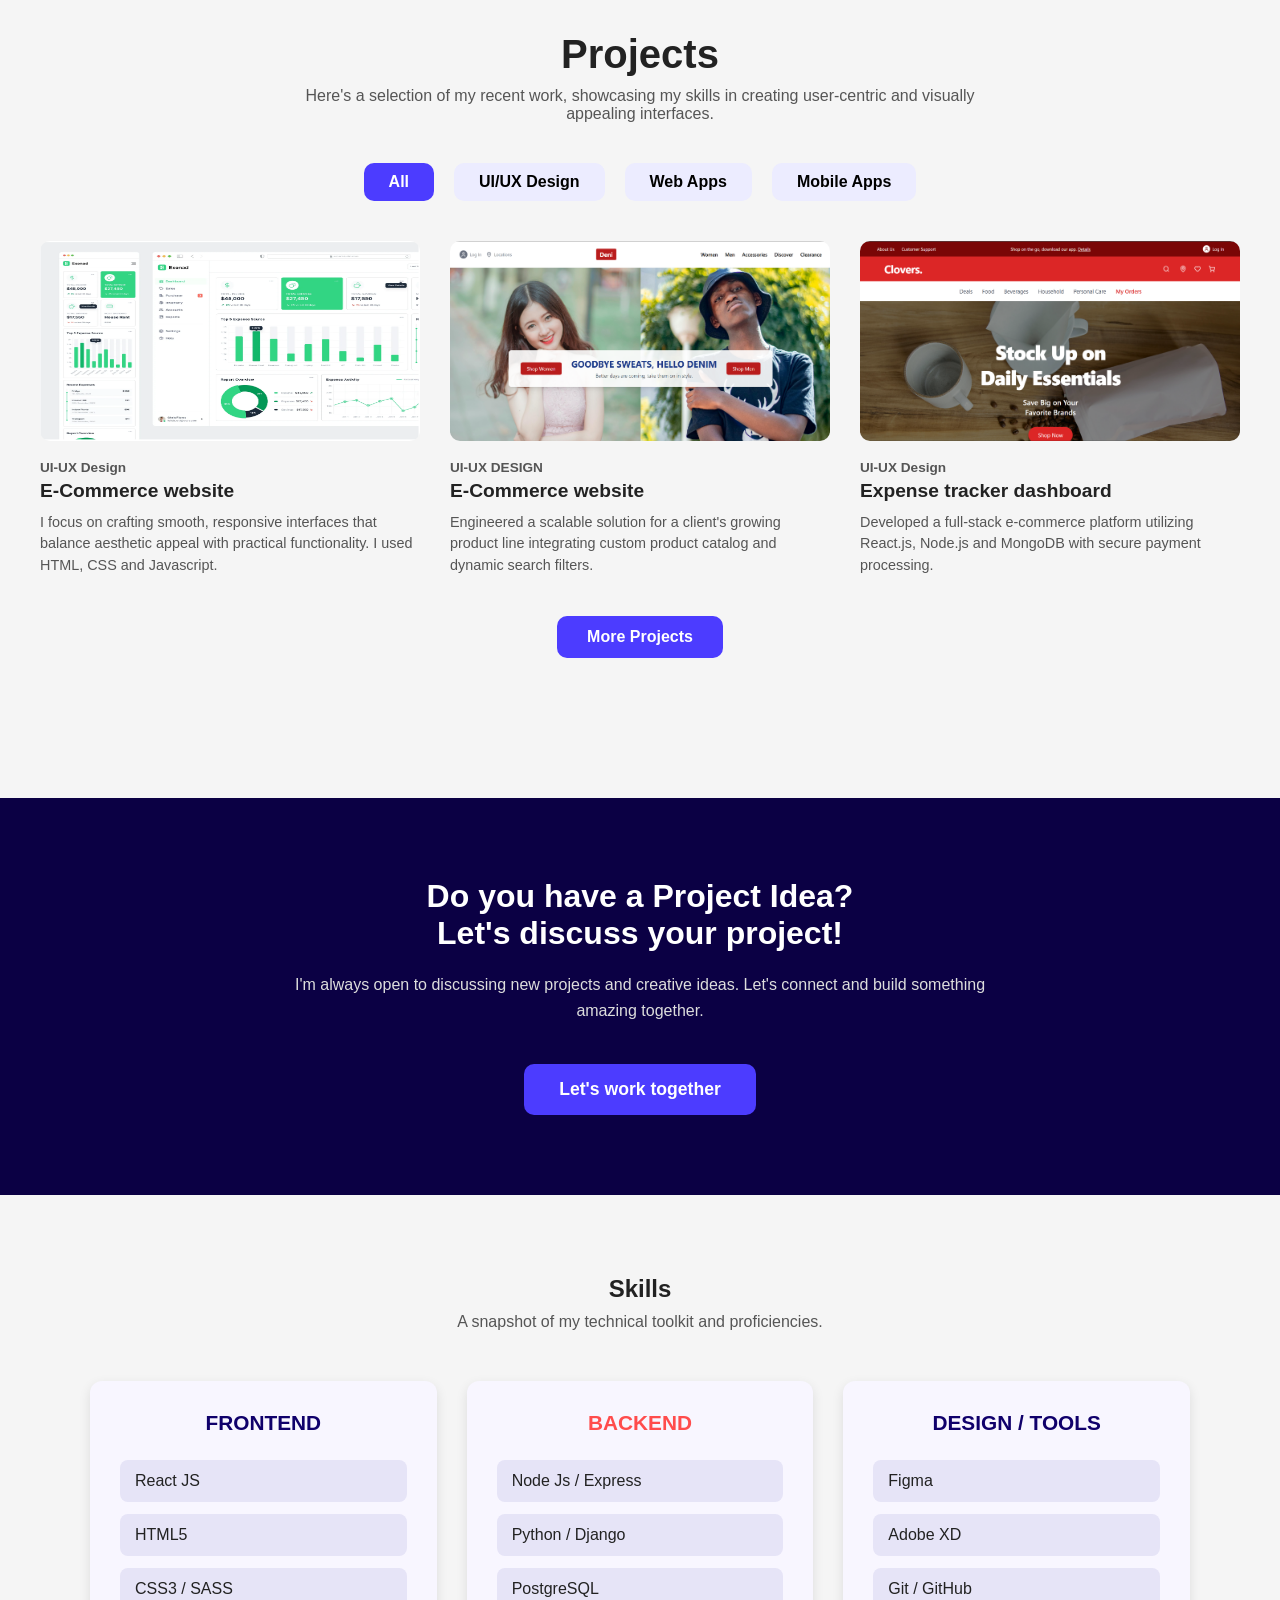
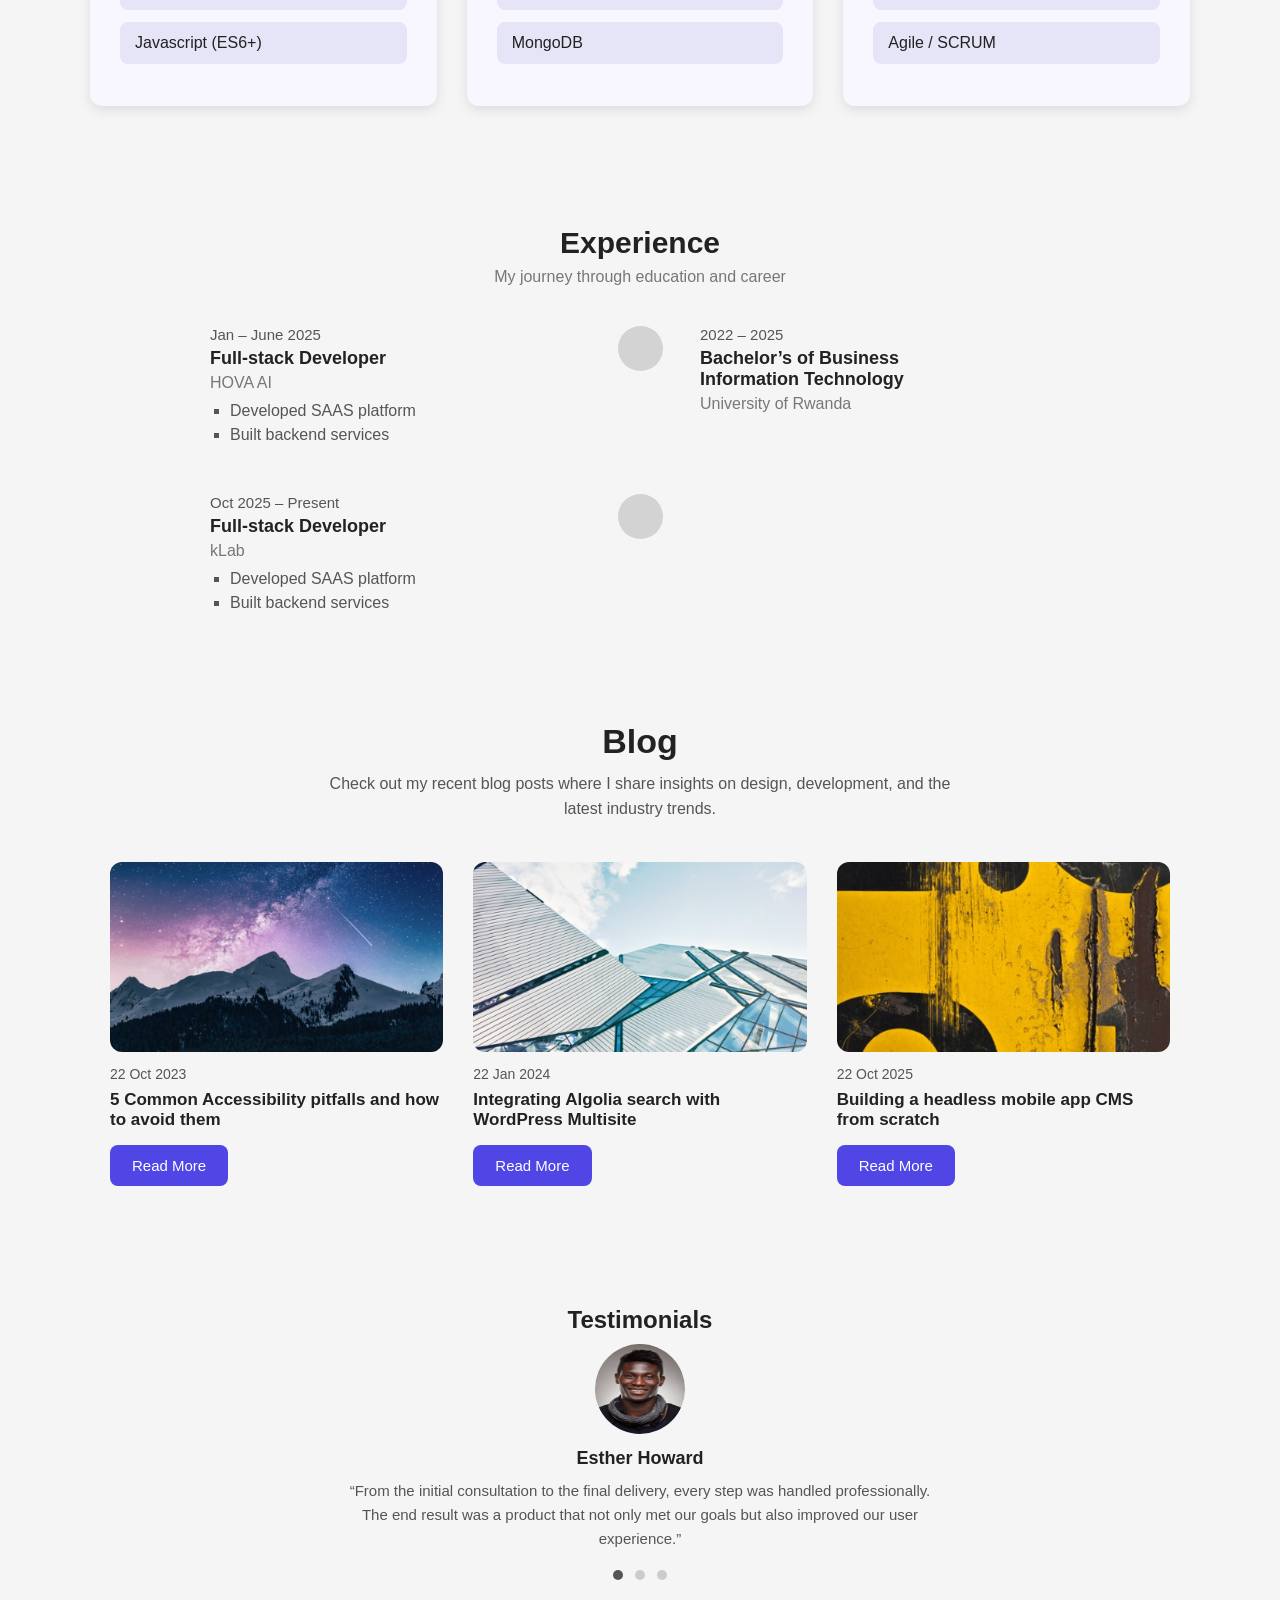
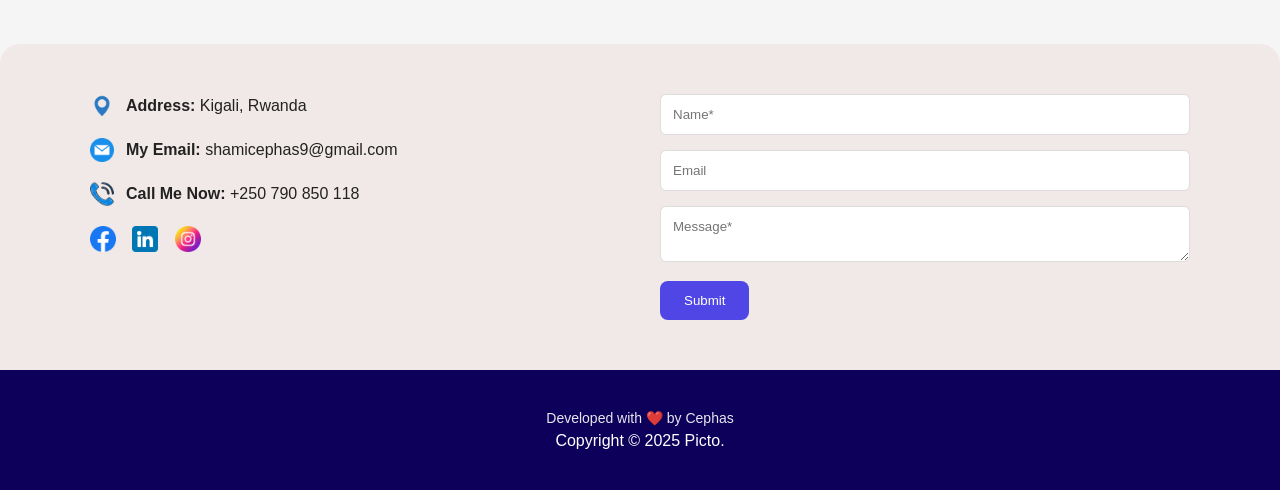
==== commit 491f1f56: "third commit" ====
--- a/portfolio.html
+++ b/portfolio.html
@@ -16,7 +16,7 @@
             <span id="open-icon">☰</span>
             <span id="close-icon" style="display:none;">X</span>
         </button>
-        <button id="dark-mode-toggle">🌙</button>
+        <button id="dark-mode-toggle" style="border: none; cursor: pointer;">🌙</button>
         <ul id="nav-links">
             <li><a href="#home">Home</a></li>
             <li><a href="#about">About</a></li>
